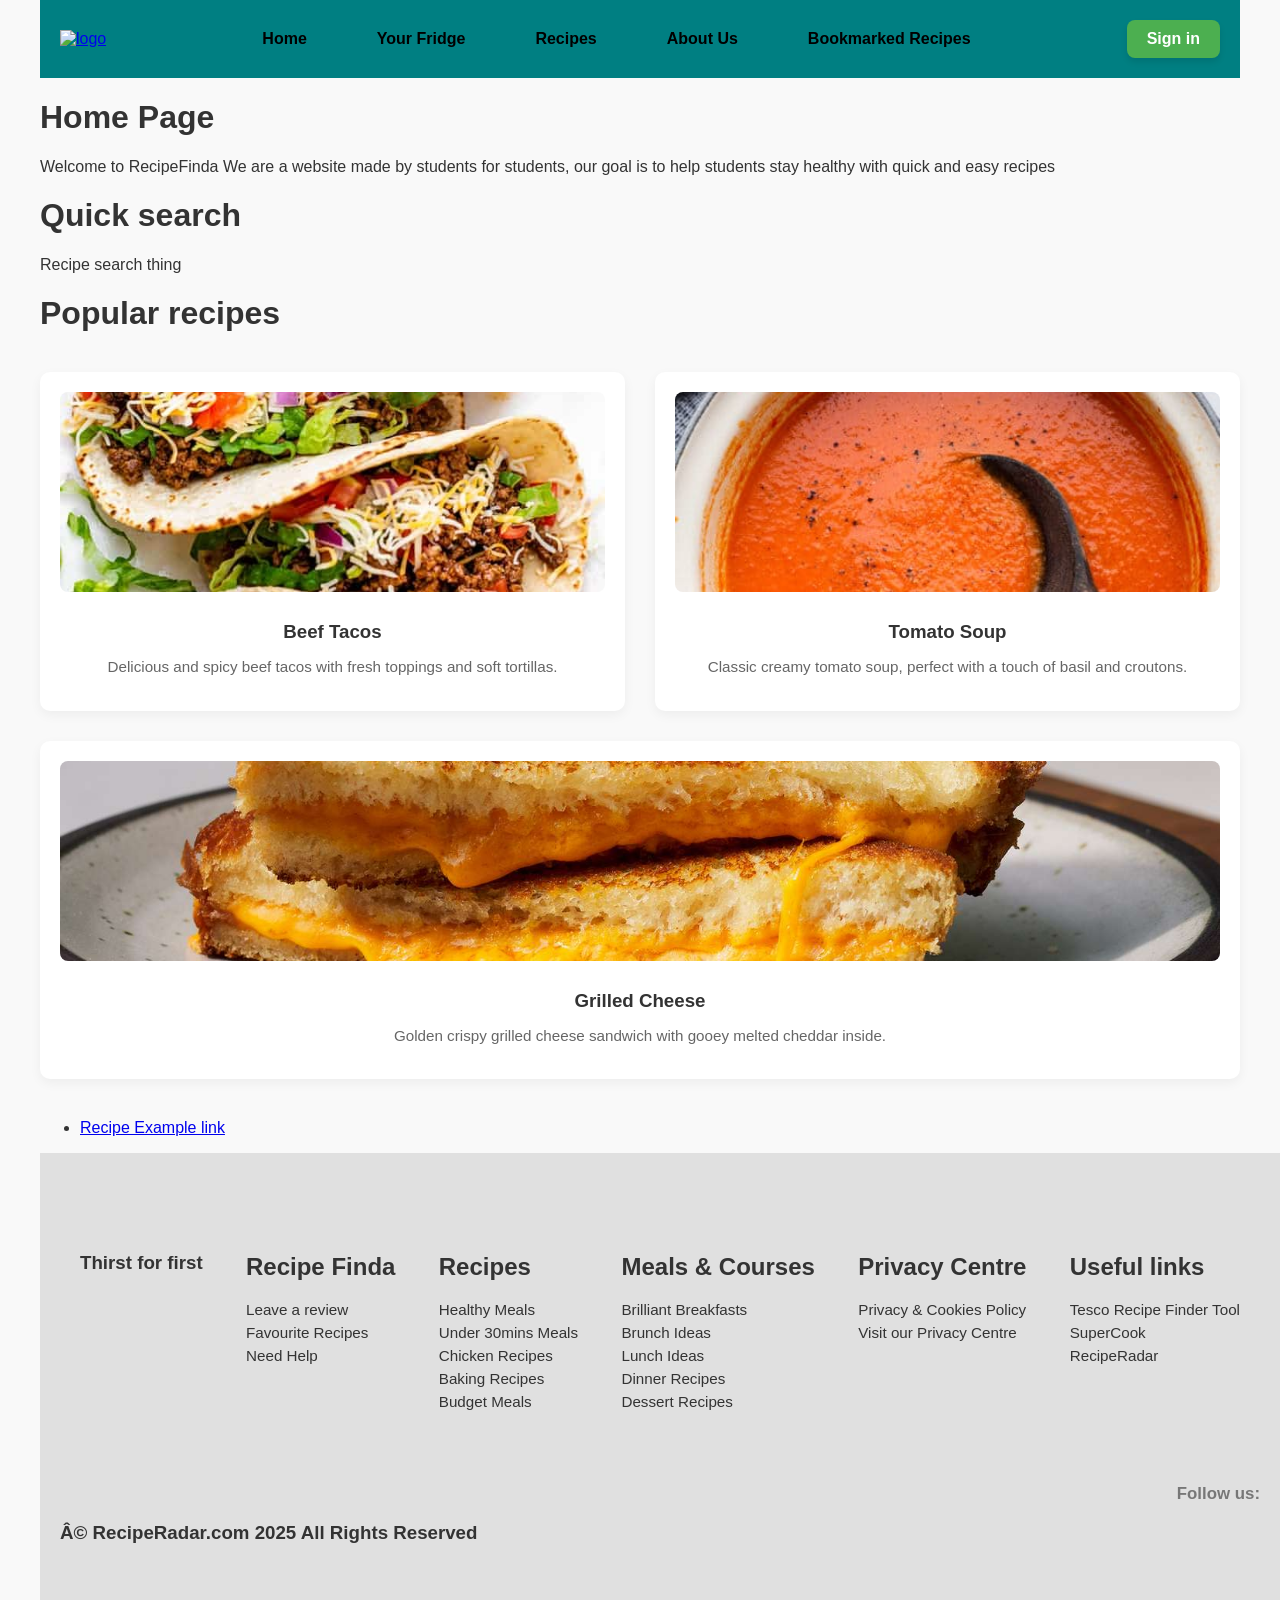
==== index.html @ 4726456d "COLOUR" ====
<!DOCTYPE html>
<html lang="en">

<head>
    <meta charset="UTF-8">
    <meta name="viewport" content="width=device-width, initial-scale=1.0">
    <title>Recipe Finda</title>
    <link rel="icon" href="images/rfLogo1.png" type="image/png">
    <link rel="stylesheet" href="StyleSheet.css">
</head>

<body>

    <!-- Top Row: Logo and Navigation -->
    <nav class="toprow">

        <div class="row-header">

            <!-- Logo -->
            <div id="logo">
                <a href="index.html">
                    <img src="images/goombaLogo.png" alt="logo" />
                </a>
            </div>

            <!-- Navigation Bar -->
            <nav class="navbar menu">
                <ul>
                    <li><a href="index.html">Home</a></li>
                    <li><a href="yourFridge.html">Your Fridge</a></li>
                    <li><a href="recipes.html">Recipes</a></li>
                    <li><a href="about.html">About Us</a></li>
                    <li><a href="savedRecipes.html">Bookmarked Recipes</a></li>
                </ul>
            </nav>

            <!-- User Section Placeholder -->
            <a href="#" class="btn" id="userSection">Sign in</a>

        </div>

    </nav>

    <!-- Page Content -->
    <main>
        <h1>Home Page</h1>
        <p>Welcome to RecipeFinda We are a website made by students for students, our goal is to help students stay healthy with quick and easy recipes</p>

        <h1>Quick search</h1>
        <p>Recipe search thing</p>

        <h1>Popular recipes</h1>



        <section class="popular-recipes">
            <div class="recipe-card">
                <img src="images/recipeImages/beef_tacos.jpg" alt="Beef Tacos">
                <h3>Beef Tacos</h3>
                <p>Delicious and spicy beef tacos with fresh toppings and soft tortillas.</p>
            </div>
            <div class="recipe-card">
                <img src="images/recipeImages/tomato_soup.jpg" alt="Tomato Soup">
                <h3>Tomato Soup</h3>
                <p>Classic creamy tomato soup, perfect with a touch of basil and croutons.</p>
            </div>
            <div class="recipe-card">
                <img src="images/recipeImages/grilled_cheese.jpg" alt="Grilled Cheese">
                <h3>Grilled Cheese</h3>
                <p>Golden crispy grilled cheese sandwich with gooey melted cheddar inside.</p>
            </div>
        </section>

        <ul>
            <li><a href="recipeInfo.html">Recipe Example link</a></li>
        </ul>
    </main>

    <!-- Footer -->
    <footer>
        <div class="footerP1">
            <div>
                <h3>Thirst for first</h3>
            </div>

            <div>
                <h2>Recipe Finda</h2>
                <ul>
                    <li><a href="#">Leave a review</a></li>
                    <li><a href="#">Favourite Recipes</a></li>
                    <li><a href="#">Need Help</a></li>
                </ul>
            </div>

            <div>
                <h2>Recipes</h2>
                <ul>
                    <li><a href="#">Healthy Meals</a></li>
                    <li><a href="#">Under 30mins Meals</a></li>
                    <li><a href="#">Chicken Recipes</a></li>
                    <li><a href="#">Baking Recipes</a></li>
                    <li><a href="#">Budget Meals</a></li>
                </ul>
            </div>

            <div>
                <h2>Meals & Courses</h2>
                <ul>
                    <li><a href="#">Brilliant Breakfasts</a></li>
                    <li><a href="#">Brunch Ideas</a></li>
                    <li><a href="#">Lunch Ideas</a></li>
                    <li><a href="#">Dinner Recipes</a></li>
                    <li><a href="#">Dessert Recipes</a></li>
                </ul>
            </div>

            <div>
                <h2>Privacy Centre</h2>
                <ul>
                    <li><a href="#">Privacy & Cookies Policy</a></li>
                    <li><a href="#">Visit our Privacy Centre</a></li>
                </ul>
            </div>

            <div>
                <h2>Useful links</h2>
                <ul>
                    <li><a href="https://realfood.tesco.com/recipes.html" target="_blank">Tesco Recipe Finder Tool</a></li>
                    <li><a href="https://www.supercook.com/" target="_blank">SuperCook</a></li>
                    <li><a href="https://www.reciperadar.com/" target="_blank">RecipeRadar</a></li>
                </ul>
            </div>
        </div>

        <div class="footerP2">
            <!-- Empty for now -->
        </div>

        <div class="footerP3">
            <h3>Follow us:</h3>
        </div>

        <div class="footerP4">
            <h3>Â© RecipeRadar.com 2025 All Rights Reserved</h3>
        </div>
    </footer>

    <script src="JavaScript.js"></script>
</body>

</html>
---- StyleSheet.css ----
﻿/* Base Styles */
body {
    max-width: 1200px;
    margin: 0 auto;
    padding: 0 20px;
    font-family: 'Segoe UI', Tahoma, Geneva, Verdana, sans-serif;
    color: #333;
    background-color: #f9f9f9;
    overflow-x: hidden;
}

/* Logo */
#logo img {
    max-height: 6rem;
}

#userSection {
    padding: 10px 20px;
    background-color: #4CAF50;
    color: white;
    font-weight: 600;
    text-decoration: none;
    border-radius: 8px;
    transition: background-color 0.3s ease, transform 0.2s ease;
    box-shadow: 0 4px 6px rgba(0, 0, 0, 0.1);
    border: none;
    font-size: 1rem;
    cursor: pointer;
}

    #userSection:hover {
        background-color: #45a049;
        transform: translateY(-2px);
    }

    #userSection:active {
        transform: scale(0.98);
    }

/* Top Row */
.toprow {
    width: 100%;
    background-color: #007f82;
}

    .toprow .row-header {
        max-width: 1200px;
        margin: 0 auto;
        padding: 10px 20px;
        display: flex;
        justify-content: space-between;
        align-items: center;
    }
/* Row Header */
.row-header {
    display: grid;
    padding: 15px 0;
    grid-template-columns: 1fr 2fr 1fr;
    align-items: center;
}

    .row-header i {
        margin-right: 10px;
    }

/* Navigation Menu */
.navbar.menu {
    background-color: ;
    padding: 10px 20px;
}

    .navbar.menu ul {
        display: flex;
        gap: 30px;
        justify-content: center;
        margin: 0;
        padding: 0;
        list-style: none;
    }

.navbar ul li a {
    padding: 10px 20px;
    display: block;
    font-weight: 600;
    color: #000000;
    text-decoration: none;
    border-radius: 6px;
    transition: background 0.3s ease, color 0.3s ease;
}

    .navbar ul li a:hover {
        background-color: #004b4d;
        color: #fff;
    }

/* Menu Container */
.menu {
    display: flex;
    justify-content: space-between;
    align-items: center;
}

.popular-recipes {
    display: flex;
    gap: 30px;
    justify-content: space-between;
    flex-wrap: wrap;
    margin: 40px 0;
}

.recipe-card {
    flex: 1 1 30%;
    background-color: #fff;
    border-radius: 10px;
    box-shadow: 0 4px 12px rgba(0, 0, 0, 0.05);
    overflow: hidden;
    padding: 20px;
    text-align: center;
    transition: transform 0.3s ease;
}

    .recipe-card:hover {
        transform: translateY(-5px);
    }

    .recipe-card img {
        width: 100%;
        height: 200px;
        object-fit: cover;
        border-radius: 8px;
        margin-bottom: 15px;
    }

    .recipe-card h3 {
        margin: 10px 0 5px;
        color: #333;
    }

    .recipe-card p {
        font-size: 0.95rem;
        color: #666;
    }

@media (max-width: 768px) {
    .popular-recipes {
        flex-direction: column;
    }

    .recipe-card {
        flex: 1 1 100%;
    }
}

/* Footer */
.footerP1 ul {
    list-style: none;
    padding: 0;
    margin-top: 10px;
}

    .footerP1 ul li {
        margin-bottom: 5px;
    }

.footerP1 a {
    color: #333;
    text-decoration: none;
    font-size: 0.95rem;
    transition: color 0.2s ease;
}

    .footerP1 a:hover {
        color: #4CAF50;
        text-decoration: underline;
    }


.footerP3 {
    text-align: right;
    color: #777;
    font-size: 0.9rem;
}

.footerP1 {
    display: flex;
    justify-content: space-between;
    flex-wrap: wrap;
    gap: 30px;
    padding: 40px 20px;
    max-width: none;
    margin: 0;
}

/*For individual recipe page*/
/* Recipe Info Page Container */
.recipe-info {
    background-color: #fff;
    padding: 40px 30px;
    margin: 40px auto;
    border-radius: 12px;
    box-shadow: 0 4px 12px rgba(0, 0, 0, 0.05);
    max-width: 900px;
}

    /* Recipe Name Heading */
    .recipe-info h2#recipeName {
        font-size: 2rem;
        font-weight: 600;
        color: #333;
        margin-bottom: 25px;
        text-align: center;
    }

/* Recipe Image */
#recipeImage {
    width: 300px;
    height: auto;
    border-radius: 10px;
    box-shadow: 0 3px 8px rgba(0, 0, 0, 0.08);
}

/* Recipe Text Info */
.recipe-text {
    font-size: 1rem;
    line-height: 1.6;
    color: #555;
}

    .recipe-text p {
        margin-bottom: 12px;
        padding-left: 5px;
        border-left: 4px solid #004b4d;
        background-color: #f4f4f4;
        padding: 10px;
        border-radius: 6px;
    }

.recipe-top {
    display: flex;
    gap: 30px;
    align-items: center;
    margin-bottom: 30px;
    flex-wrap: wrap;
}

.recipe-meta {
    flex: 1;
    display: flex;
    flex-direction: column;
    gap: 10px;
}

    .recipe-meta p {
        background-color: #f4f4f4;
        padding: 12px 16px;
        border-left: 5px solid #4CAF50;
        border-radius: 6px;
        font-weight: 500;
        color: #444;
    }

footer {
    width: 100%;
    background-color: #e0e0e0;
    padding: 40px 20px;
}
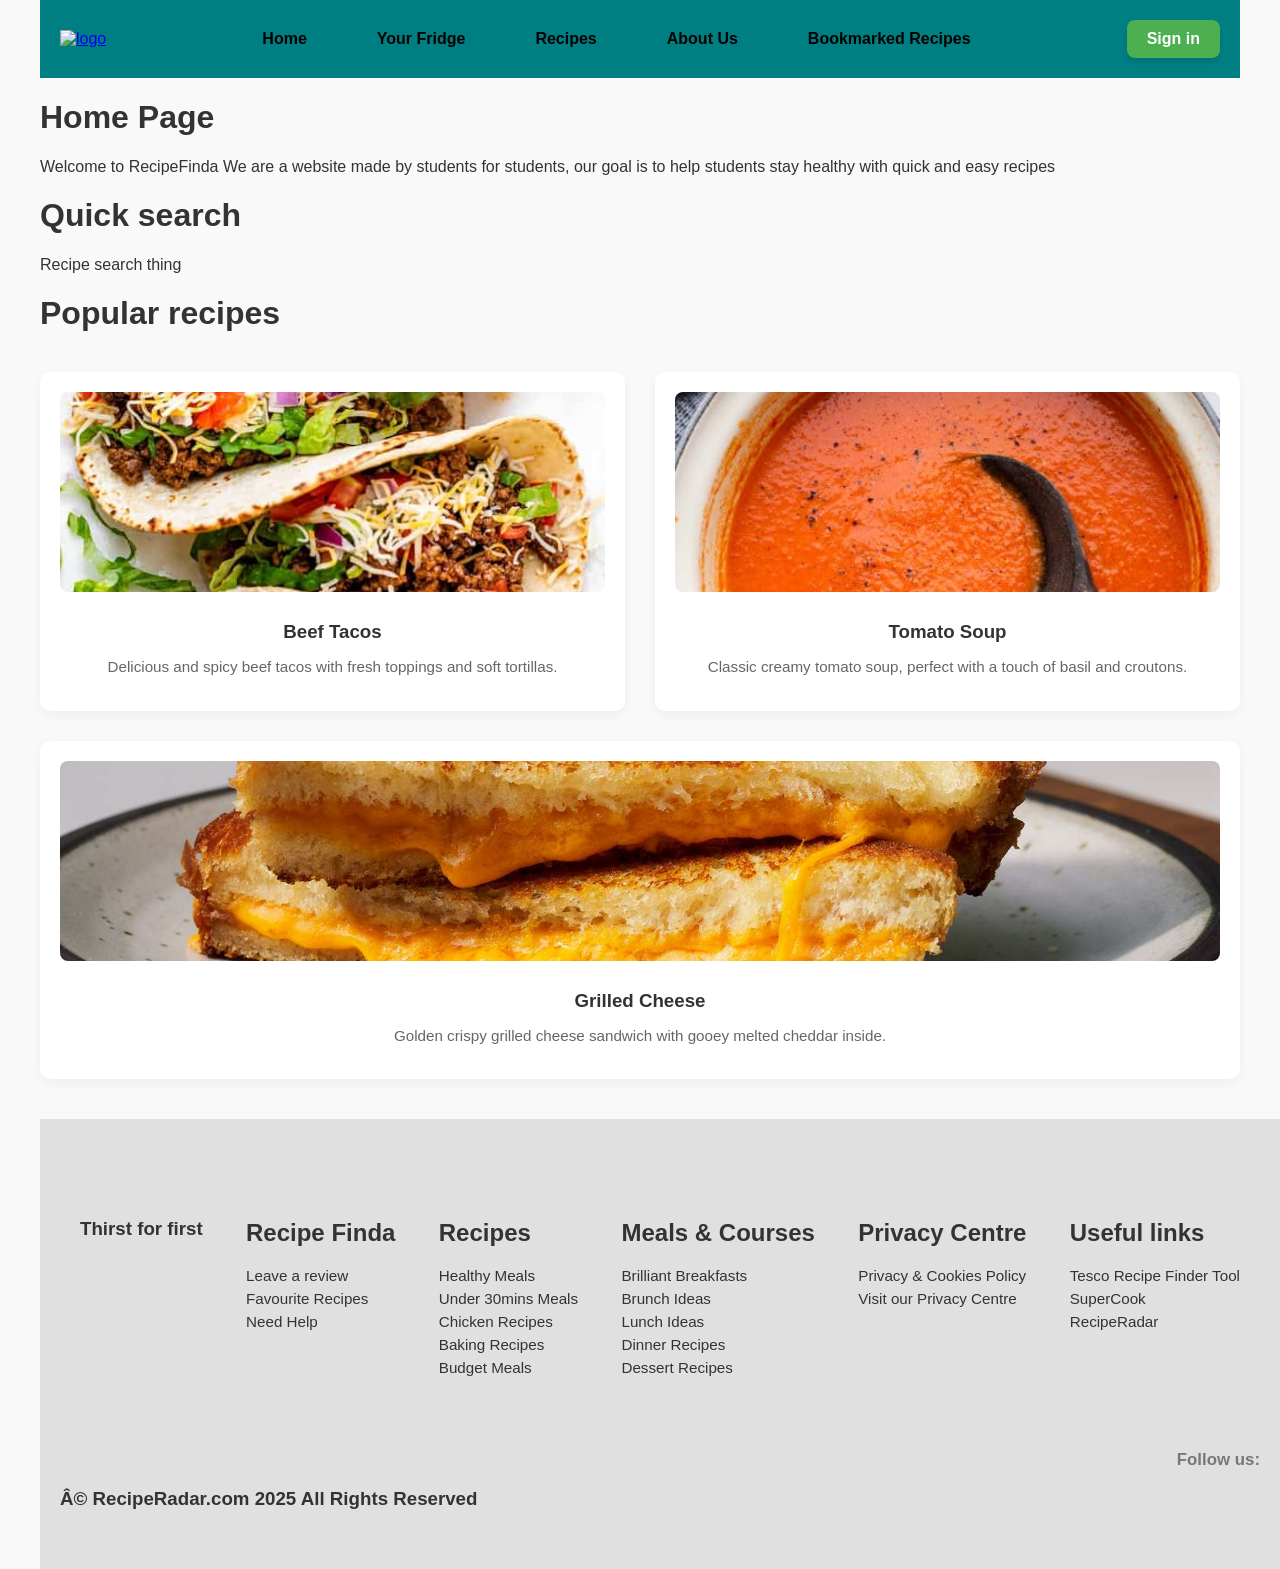
==== commit c9f2e190: "Added more stuff" ====
--- a/index.html
+++ b/index.html
@@ -55,25 +55,28 @@
 
         <section class="popular-recipes">
             <div class="recipe-card">
+                <a href="recipeInfo.html?id=9" class="recipe-card-link">
                 <img src="images/recipeImages/beef_tacos.jpg" alt="Beef Tacos">
                 <h3>Beef Tacos</h3>
                 <p>Delicious and spicy beef tacos with fresh toppings and soft tortillas.</p>
+                    </a>
             </div>
             <div class="recipe-card">
+                <a href="recipeInfo.html?id=8" class="recipe-card-link">
                 <img src="images/recipeImages/tomato_soup.jpg" alt="Tomato Soup">
                 <h3>Tomato Soup</h3>
                 <p>Classic creamy tomato soup, perfect with a touch of basil and croutons.</p>
+                    </a>
             </div>
             <div class="recipe-card">
+                <a href="recipeInfo.html?id=10" class="recipe-card-link">
                 <img src="images/recipeImages/grilled_cheese.jpg" alt="Grilled Cheese">
                 <h3>Grilled Cheese</h3>
                 <p>Golden crispy grilled cheese sandwich with gooey melted cheddar inside.</p>
+                    </a>
             </div>
         </section>
 
-        <ul>
-            <li><a href="recipeInfo.html">Recipe Example link</a></li>
-        </ul>
     </main>
 
     <!-- Footer -->
--- a/StyleSheet.css
+++ b/StyleSheet.css
@@ -247,17 +247,25 @@
     flex: 1;
     display: flex;
     flex-direction: column;
-    gap: 10px;
+    gap: 0px;
 }
 
     .recipe-meta p {
         background-color: #f4f4f4;
-        padding: 12px 16px;
-        border-left: 5px solid #4CAF50;
+        padding: 8px 12px; /* Reduced padding */
+        margin: 4px 0; /* Added this line to reduce vertical spacing */
+        border-left: 4px solid #4CAF50;
         border-radius: 6px;
         font-weight: 500;
         color: #444;
-    }
+        font-size: 0.95rem;
+    }
+
+.recipe-card-link {
+    text-decoration: none; /* Remove underline */
+    color: inherit; /* Keep text color from changing */
+    display: block; /* Ensure the whole card is clickable */
+}
 
 footer {
     width: 100%;
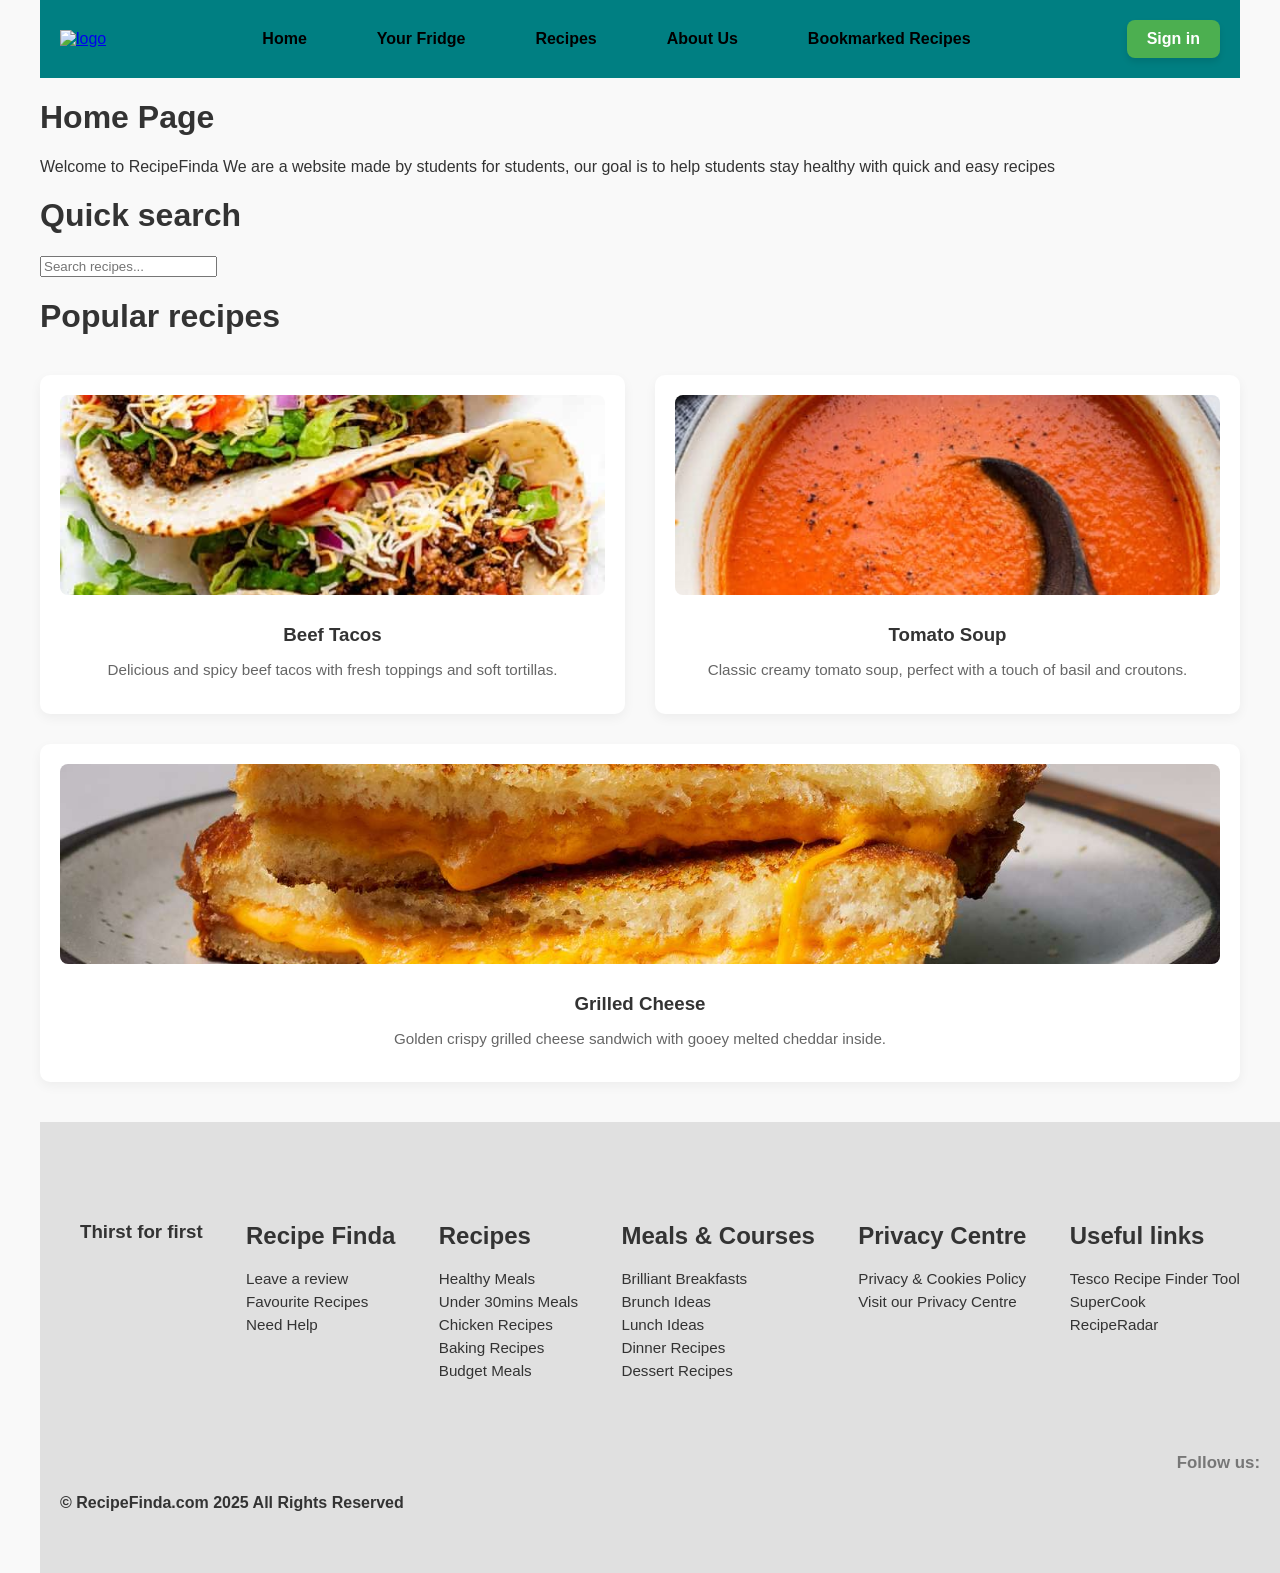
==== commit cd90e7f3: "Added search bar" ====
--- a/index.html
+++ b/index.html
@@ -47,7 +47,9 @@
         <p>Welcome to RecipeFinda We are a website made by students for students, our goal is to help students stay healthy with quick and easy recipes</p>
 
         <h1>Quick search</h1>
-        <p>Recipe search thing</p>
+        <input type="text" id="searchBox" placeholder="Search recipes...">
+        <div id="recipeList"></div>
+
 
         <h1>Popular recipes</h1>
 
@@ -144,7 +146,7 @@
         </div>
 
         <div class="footerP4">
-            <h3>Â© RecipeRadar.com 2025 All Rights Reserved</h3>
+            <h4>© RecipeFinda.com 2025 All Rights Reserved</h4>
         </div>
     </footer>
 
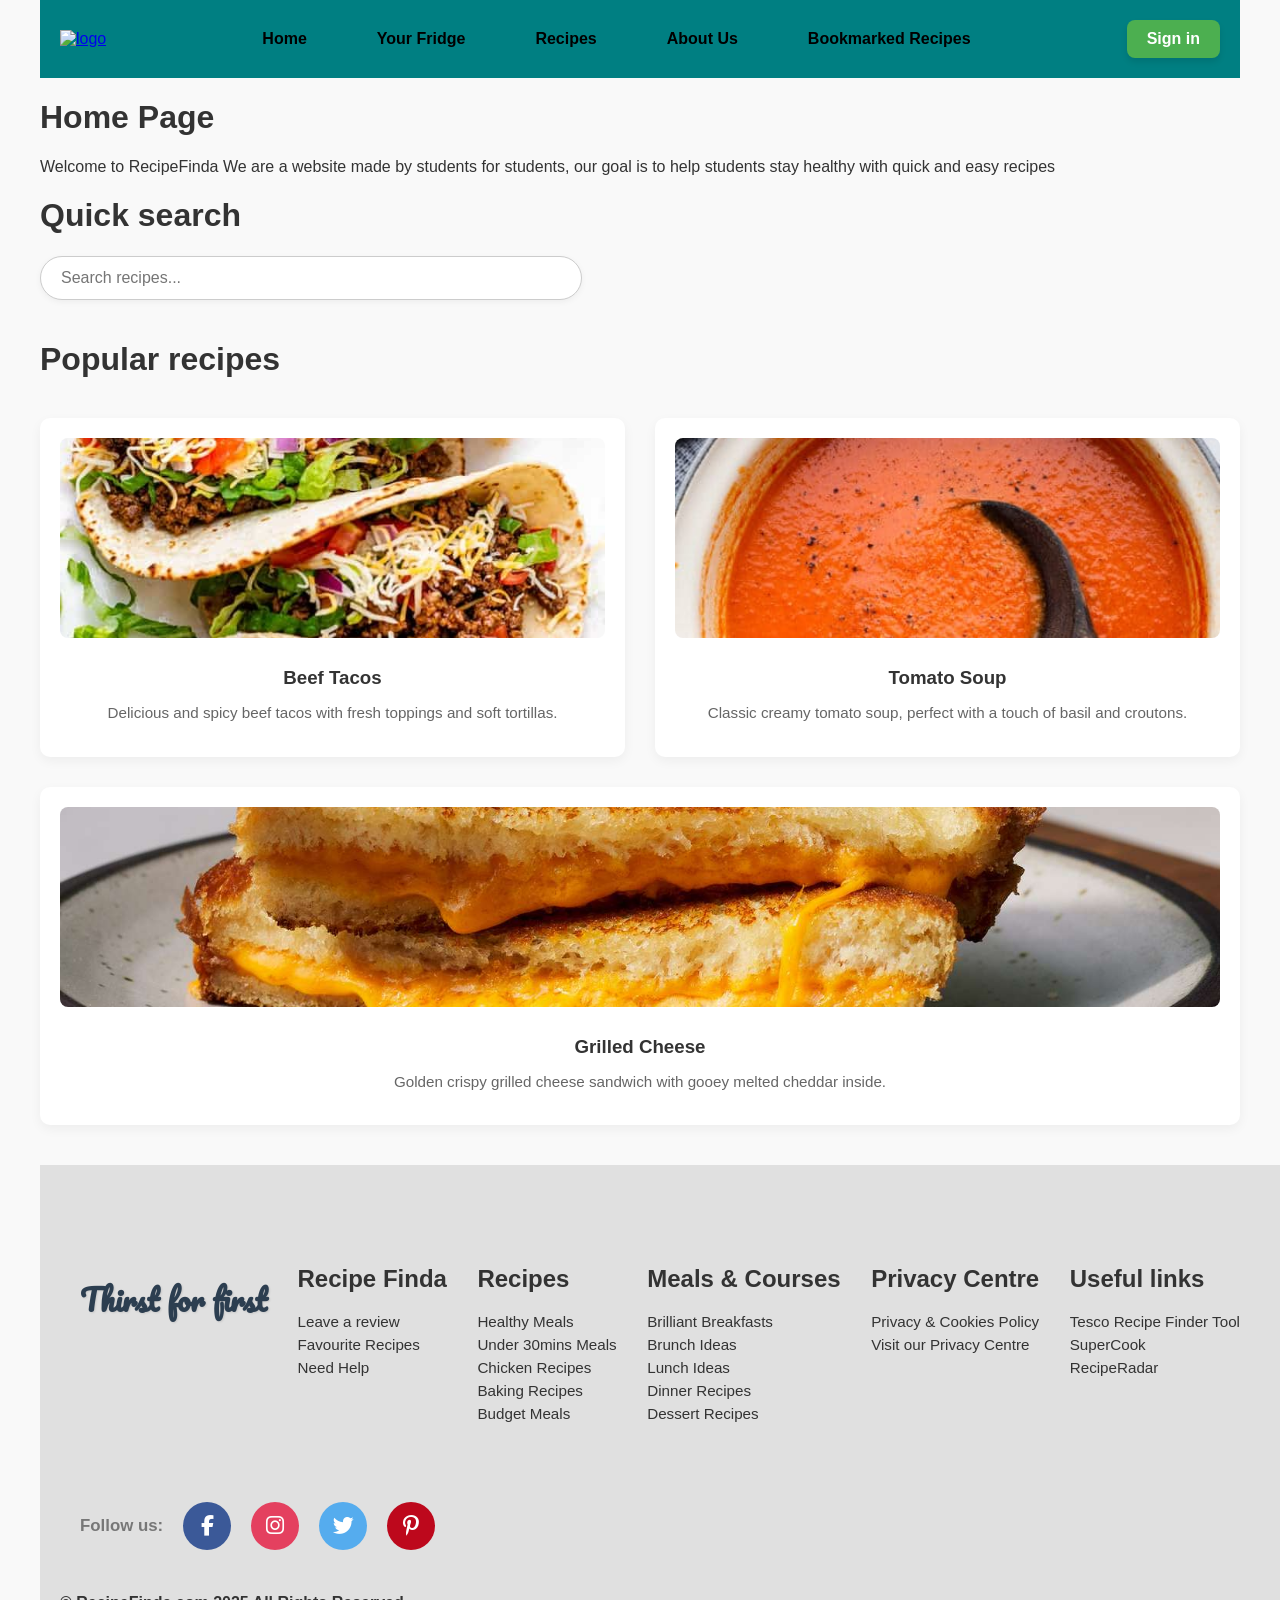
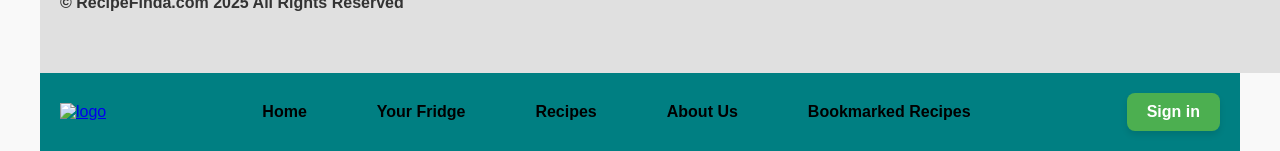
==== commit e17b21af: "Updated Footer/Header and search bar footer and header should appear on all pages" ====
--- a/index.html
+++ b/index.html
@@ -7,6 +7,8 @@
     <title>Recipe Finda</title>
     <link rel="icon" href="images/rfLogo1.png" type="image/png">
     <link rel="stylesheet" href="StyleSheet.css">
+    <link href="https://fonts.googleapis.com/css2?family=Pacifico&display=swap" rel="stylesheet">
+    <link rel="stylesheet" href="https://cdnjs.cloudflare.com/ajax/libs/font-awesome/6.5.0/css/all.min.css">
 </head>
 
 <body>
@@ -58,24 +60,24 @@
         <section class="popular-recipes">
             <div class="recipe-card">
                 <a href="recipeInfo.html?id=9" class="recipe-card-link">
-                <img src="images/recipeImages/beef_tacos.jpg" alt="Beef Tacos">
-                <h3>Beef Tacos</h3>
-                <p>Delicious and spicy beef tacos with fresh toppings and soft tortillas.</p>
-                    </a>
+                    <img src="images/recipeImages/beef_tacos.jpg" alt="Beef Tacos">
+                    <h3>Beef Tacos</h3>
+                    <p>Delicious and spicy beef tacos with fresh toppings and soft tortillas.</p>
+                </a>
             </div>
             <div class="recipe-card">
                 <a href="recipeInfo.html?id=8" class="recipe-card-link">
-                <img src="images/recipeImages/tomato_soup.jpg" alt="Tomato Soup">
-                <h3>Tomato Soup</h3>
-                <p>Classic creamy tomato soup, perfect with a touch of basil and croutons.</p>
-                    </a>
+                    <img src="images/recipeImages/tomato_soup.jpg" alt="Tomato Soup">
+                    <h3>Tomato Soup</h3>
+                    <p>Classic creamy tomato soup, perfect with a touch of basil and croutons.</p>
+                </a>
             </div>
             <div class="recipe-card">
                 <a href="recipeInfo.html?id=10" class="recipe-card-link">
-                <img src="images/recipeImages/grilled_cheese.jpg" alt="Grilled Cheese">
-                <h3>Grilled Cheese</h3>
-                <p>Golden crispy grilled cheese sandwich with gooey melted cheddar inside.</p>
-                    </a>
+                    <img src="images/recipeImages/grilled_cheese.jpg" alt="Grilled Cheese">
+                    <h3>Grilled Cheese</h3>
+                    <p>Golden crispy grilled cheese sandwich with gooey melted cheddar inside.</p>
+                </a>
             </div>
         </section>
 
@@ -142,7 +144,15 @@
         </div>
 
         <div class="footerP3">
-            <h3>Follow us:</h3>
+            <div class="follow-us-container">
+                <h3>Follow us:</h3>
+                <div class="social-buttons">
+                    <a href="https://facebook.com" target="_blank" class="social fb"><i class="fab fa-facebook-f"></i></a>
+                    <a href="https://instagram.com" target="_blank" class="social ig"><i class="fab fa-instagram"></i></a>
+                    <a href="https://twitter.com" target="_blank" class="social tw"><i class="fab fa-twitter"></i></a>
+                    <a href="https://pinterest.com" target="_blank" class="social pin"><i class="fab fa-pinterest-p"></i></a>
+                </div>
+            </div>
         </div>
 
         <div class="footerP4">
@@ -150,7 +160,17 @@
         </div>
     </footer>
 
-    <script src="JavaScript.js"></script>
+    <script src="indexJavaScript.js"></script>
+
+    
+    <div id="header-placeholder"></div>
+
+    <!-- Main content here -->
+
+    <div id="footer-placeholder"></div>
+
+    <script src="includeHeaderFooter.js"></script>
+    
 </body>
 
 </html>
--- a/StyleSheet.css
+++ b/StyleSheet.css
@@ -176,10 +176,62 @@
 
 
 .footerP3 {
-    text-align: right;
+    display: flex;
+    align-items: center;
+    justify-content: space-between;
+    flex-wrap: wrap;
+    padding: 20px;
     color: #777;
     font-size: 0.9rem;
 }
+
+.follow-us-container {
+    display: flex;
+    align-items: center;
+    gap: 20px;
+    width: 100%;
+    max-width: 600px;
+}
+
+.social-buttons {
+    display: flex;
+    gap: 20px;
+}
+
+.social {
+    width: 48px;
+    height: 48px;
+    border-radius: 50%;
+    background-color: #ddd;
+    color: white;
+    display: flex;
+    align-items: center;
+    justify-content: center;
+    font-size: 1.3rem;
+    transition: background 0.3s ease, transform 0.2s ease;
+    text-decoration: none;
+}
+
+    .social:hover {
+        transform: translateY(-3px);
+    }
+
+    /* Brand colors */
+    .social.fb {
+        background-color: #3b5998;
+    }
+
+    .social.ig {
+        background-color: #E4405F;
+    }
+
+    .social.tw {
+        background-color: #55acee;
+    }
+
+    .social.pin {
+        background-color: #bd081c;
+    }
 
 .footerP1 {
     display: flex;
@@ -272,3 +324,27 @@
     background-color: #e0e0e0;
     padding: 40px 20px;
 }
+.footerP1 h3 {
+    font-family: 'Pacifico', cursive;
+    font-size: 1.8rem;
+    color: #2c3e50;
+    margin-bottom: 15px;
+    text-shadow: 1px 1px 2px rgba(0,0,0,0.1);
+}
+#searchBox {
+    width: 100%;
+    max-width: 500px;
+    padding: 12px 20px;
+    font-size: 1rem;
+    border: 1px solid #ccc;
+    border-radius: 30px;
+    box-shadow: 0 2px 6px rgba(0, 0, 0, 0.05);
+    transition: all 0.3s ease;
+    outline: none;
+    margin-bottom: 20px;
+}
+
+    #searchBox:focus {
+        border-color: #4CAF50;
+        box-shadow: 0 0 8px rgba(76, 175, 80, 0.3);
+    }
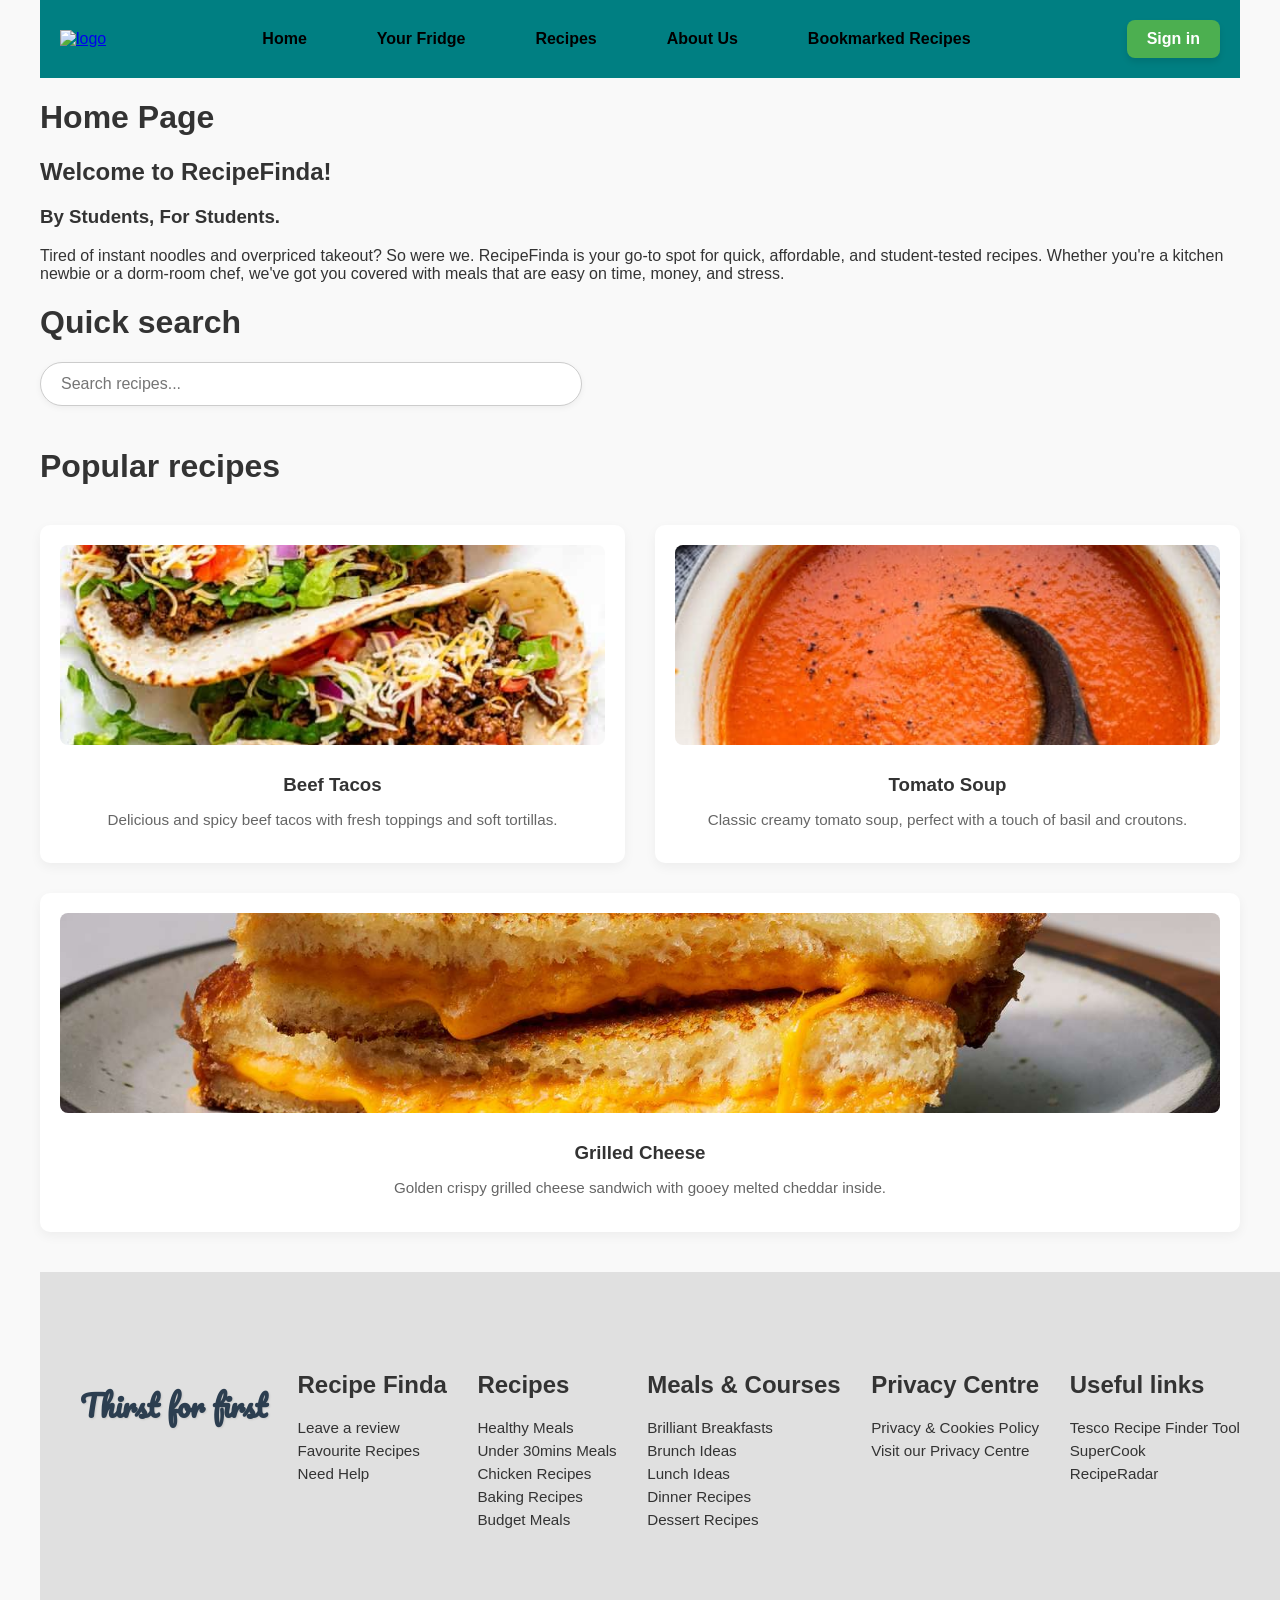
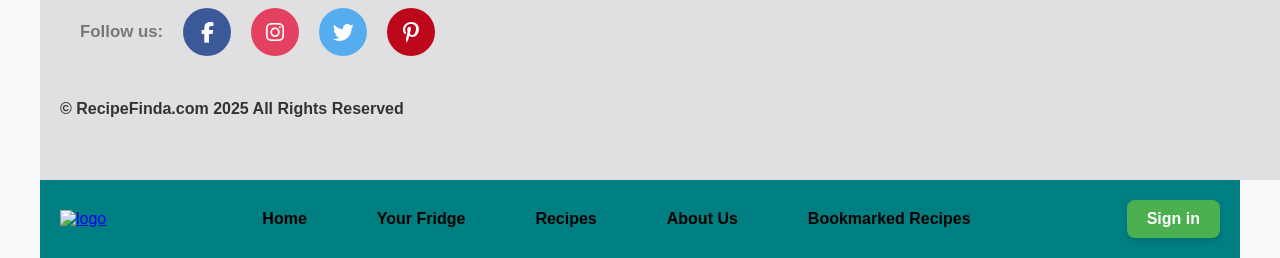
==== commit 324ea41b: "New home page text" ====
--- a/index.html
+++ b/index.html
@@ -46,7 +46,9 @@
     <!-- Page Content -->
     <main>
         <h1>Home Page</h1>
-        <p>Welcome to RecipeFinda We are a website made by students for students, our goal is to help students stay healthy with quick and easy recipes</p>
+        <h2>Welcome to RecipeFinda!</h2>
+        <h3>By Students, For Students.</h3>
+        <p>Tired of instant noodles and overpriced takeout? So were we. RecipeFinda is your go-to spot for quick, affordable, and student-tested recipes. Whether you're a kitchen newbie or a dorm-room chef, we've got you covered with meals that are easy on time, money, and stress.</p>
 
         <h1>Quick search</h1>
         <input type="text" id="searchBox" placeholder="Search recipes...">
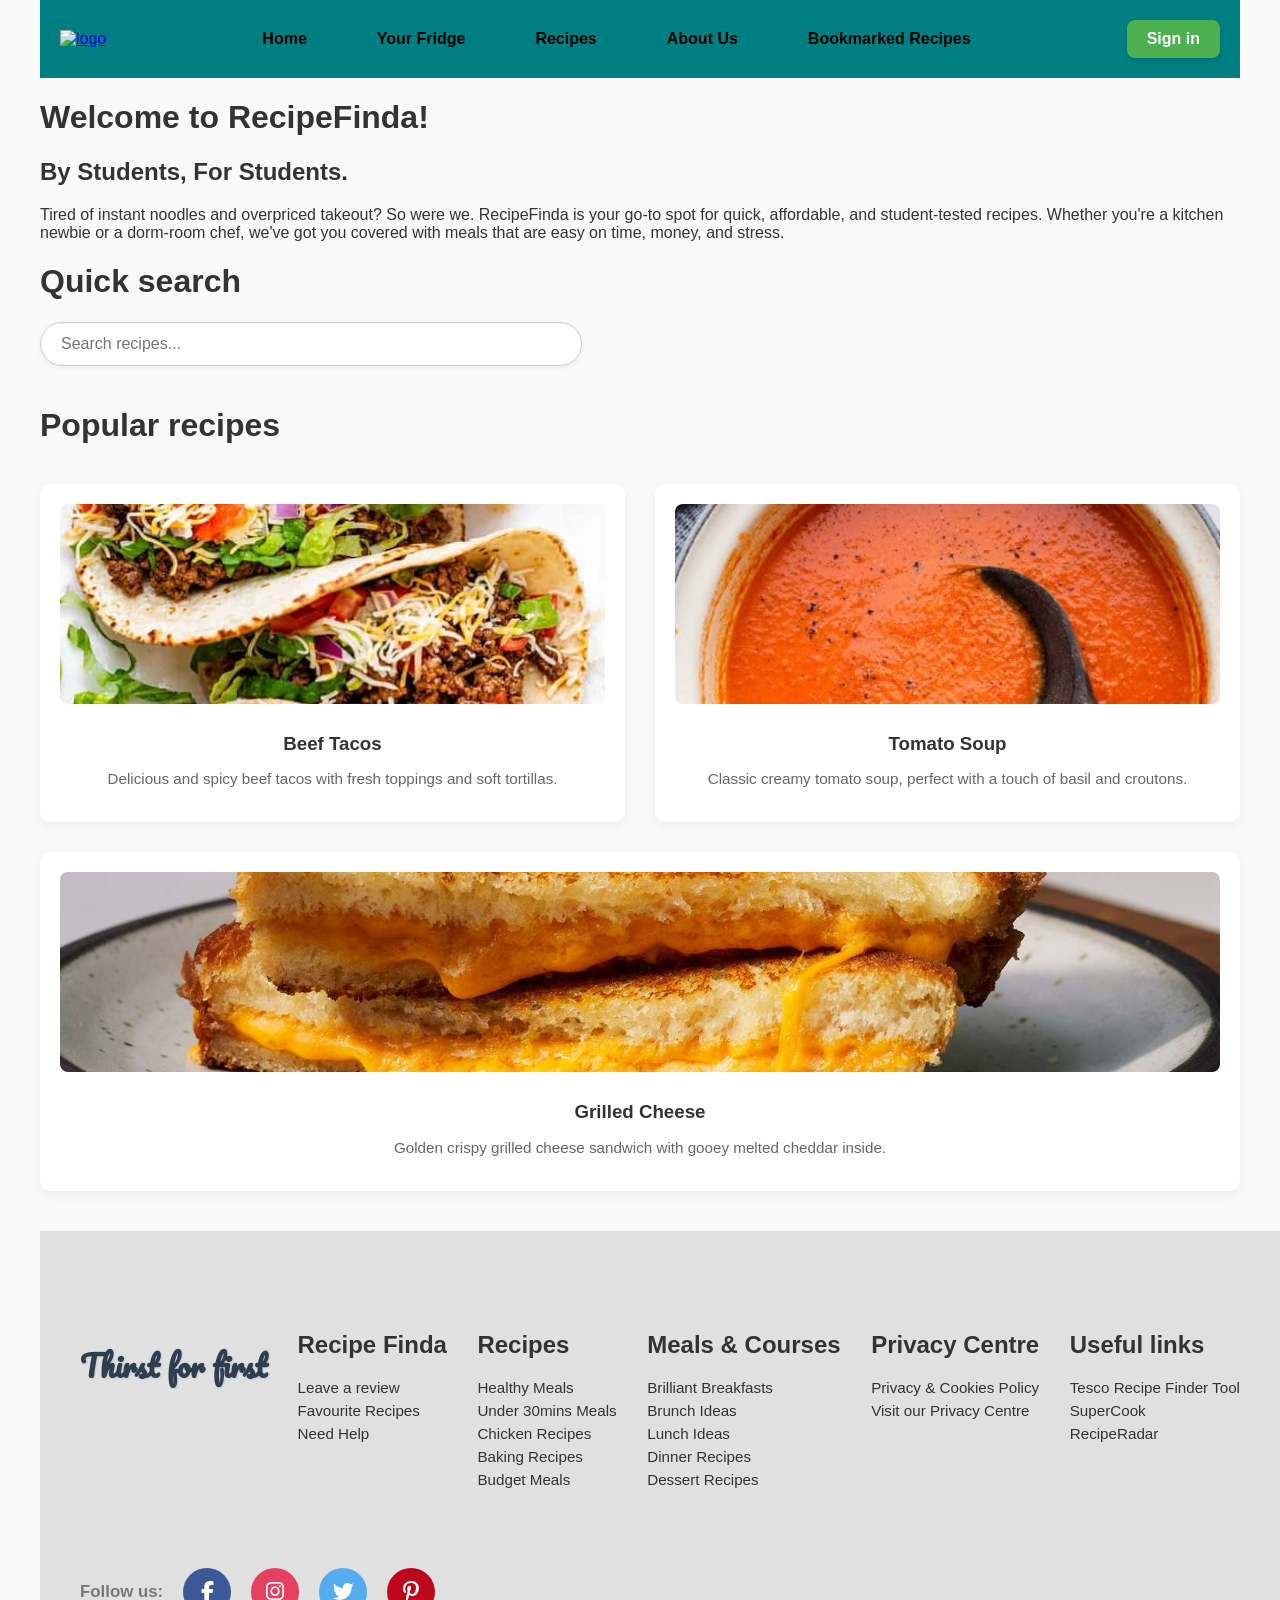
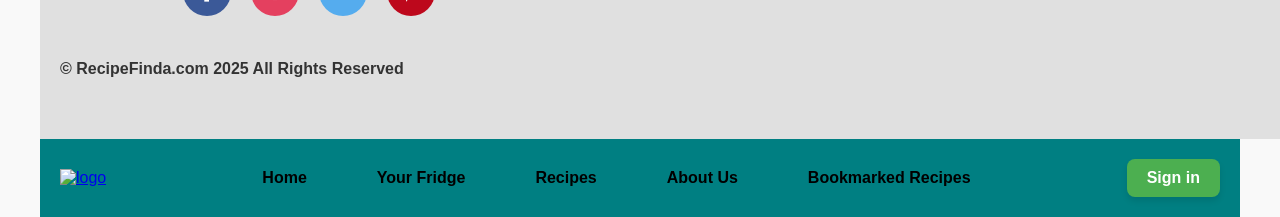
==== commit 24acd38c: "Edit text" ====
--- a/index.html
+++ b/index.html
@@ -45,9 +45,9 @@
 
     <!-- Page Content -->
     <main>
-        <h1>Home Page</h1>
-        <h2>Welcome to RecipeFinda!</h2>
-        <h3>By Students, For Students.</h3>
+        
+        <h1>Welcome to RecipeFinda!</h1>
+        <h2>By Students, For Students.</h2>
         <p>Tired of instant noodles and overpriced takeout? So were we. RecipeFinda is your go-to spot for quick, affordable, and student-tested recipes. Whether you're a kitchen newbie or a dorm-room chef, we've got you covered with meals that are easy on time, money, and stress.</p>
 
         <h1>Quick search</h1>
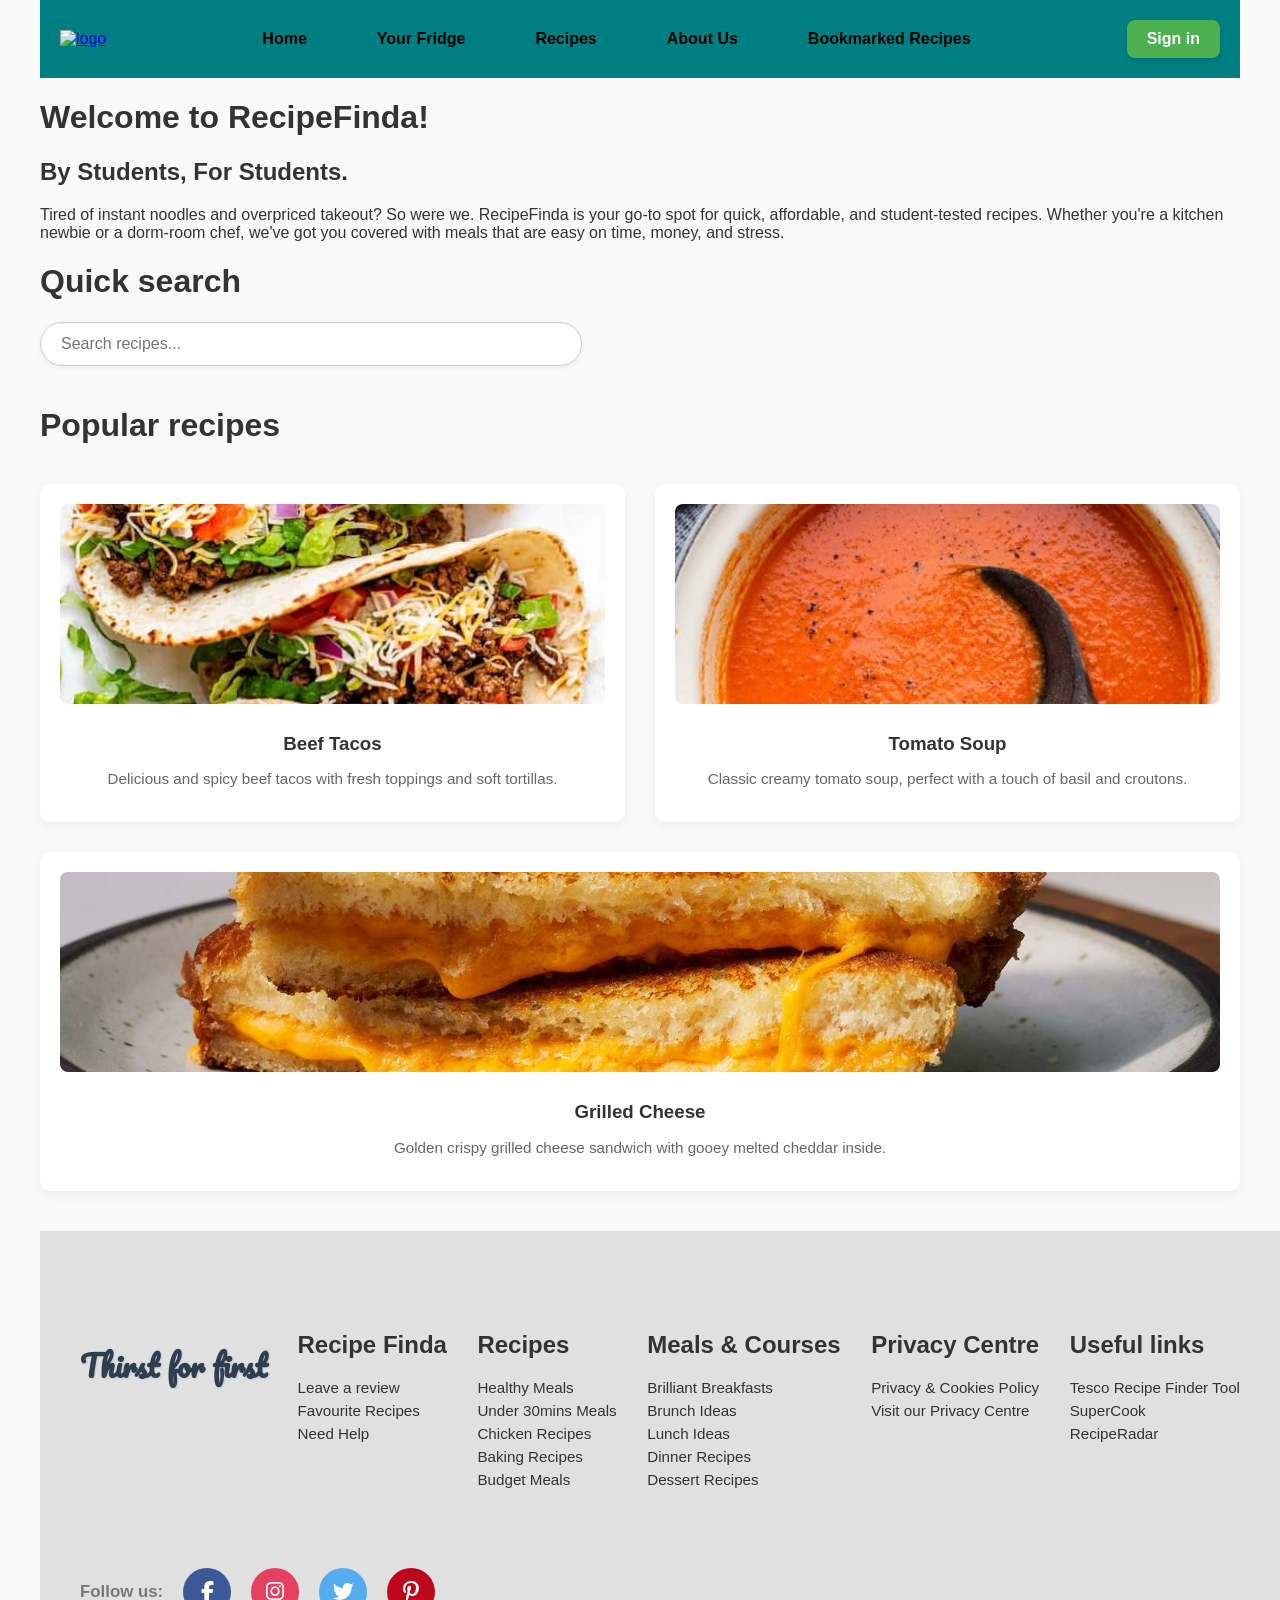
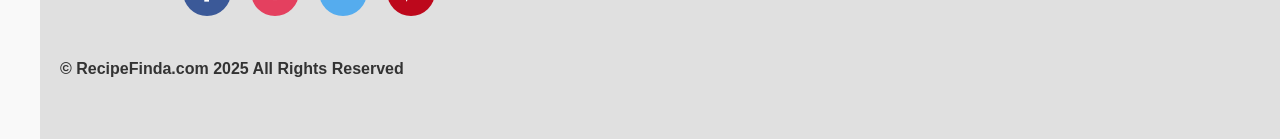
==== commit 2d191989: "Added search to recipe page" ====
--- a/index.html
+++ b/index.html
@@ -164,14 +164,7 @@
 
     <script src="indexJavaScript.js"></script>
 
-    
-    <div id="header-placeholder"></div>
-
     <!-- Main content here -->
-
-    <div id="footer-placeholder"></div>
-
-    <script src="includeHeaderFooter.js"></script>
     
 </body>
 
